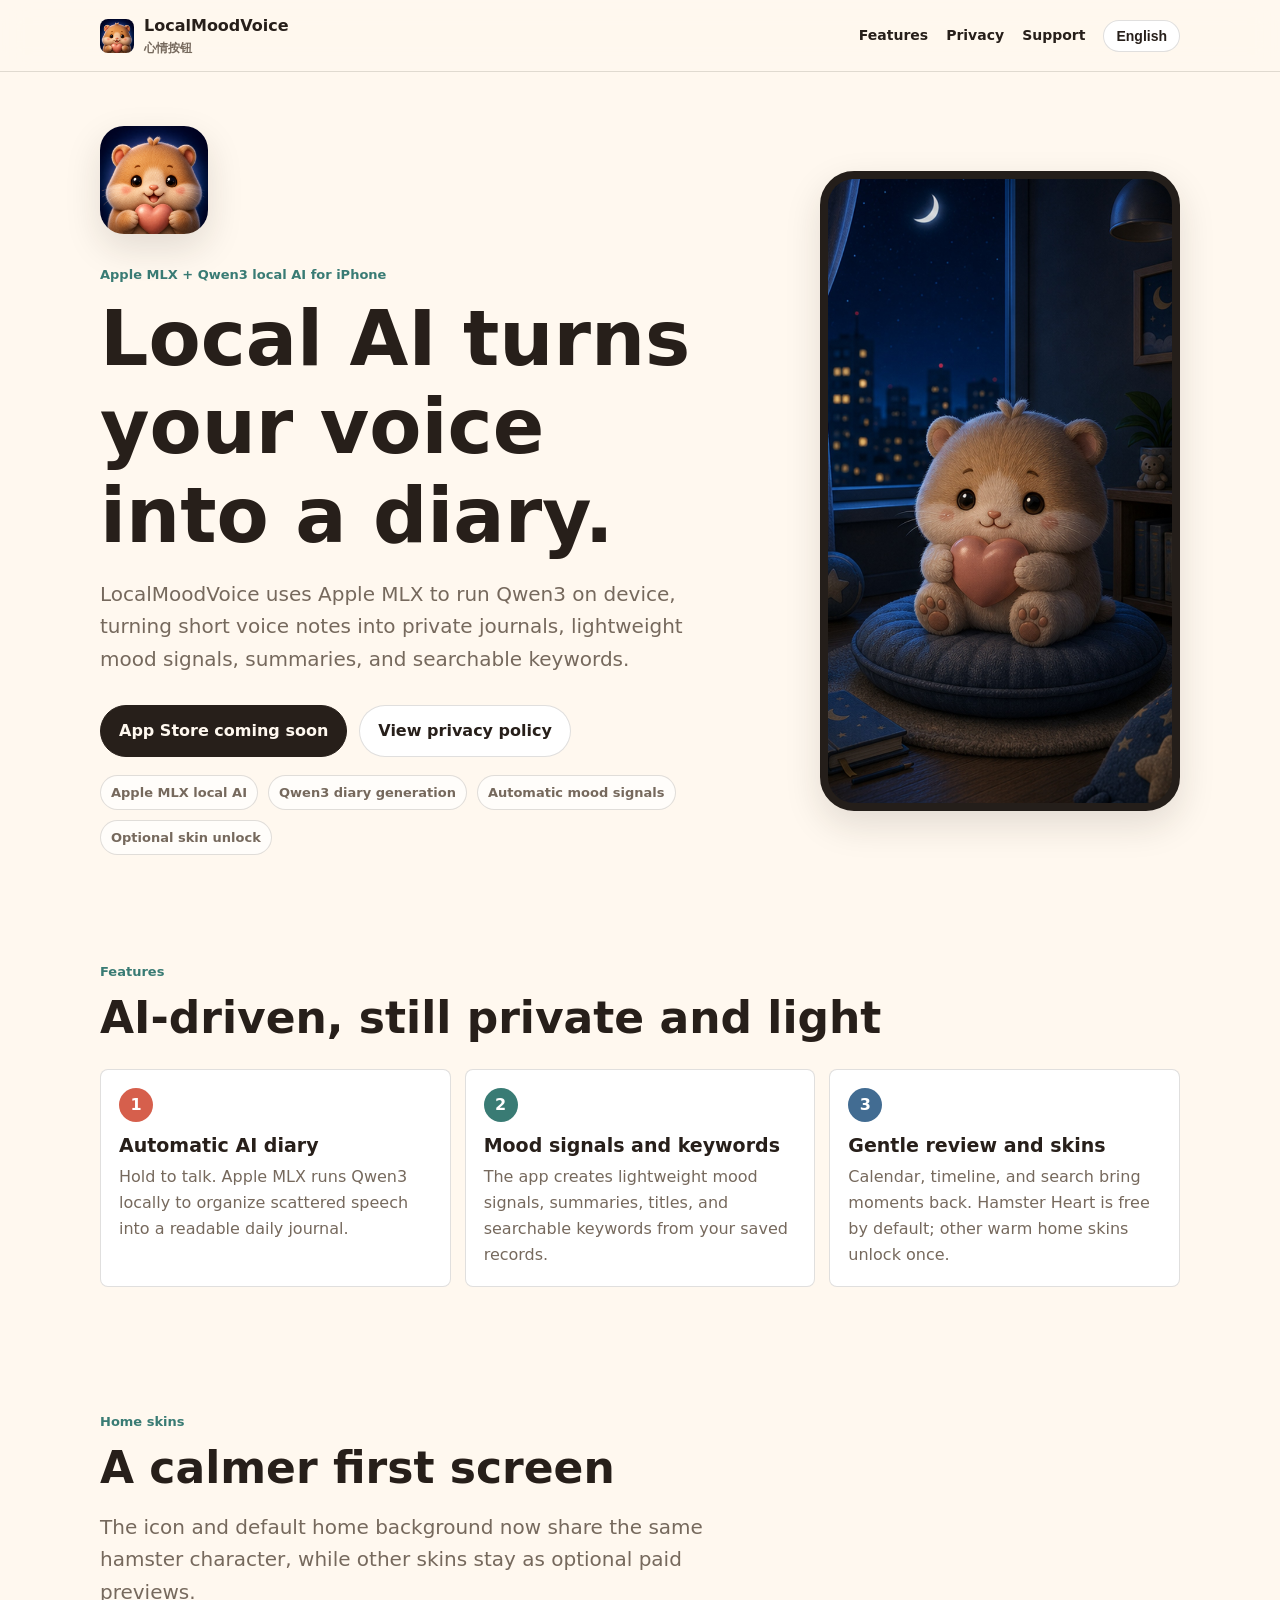
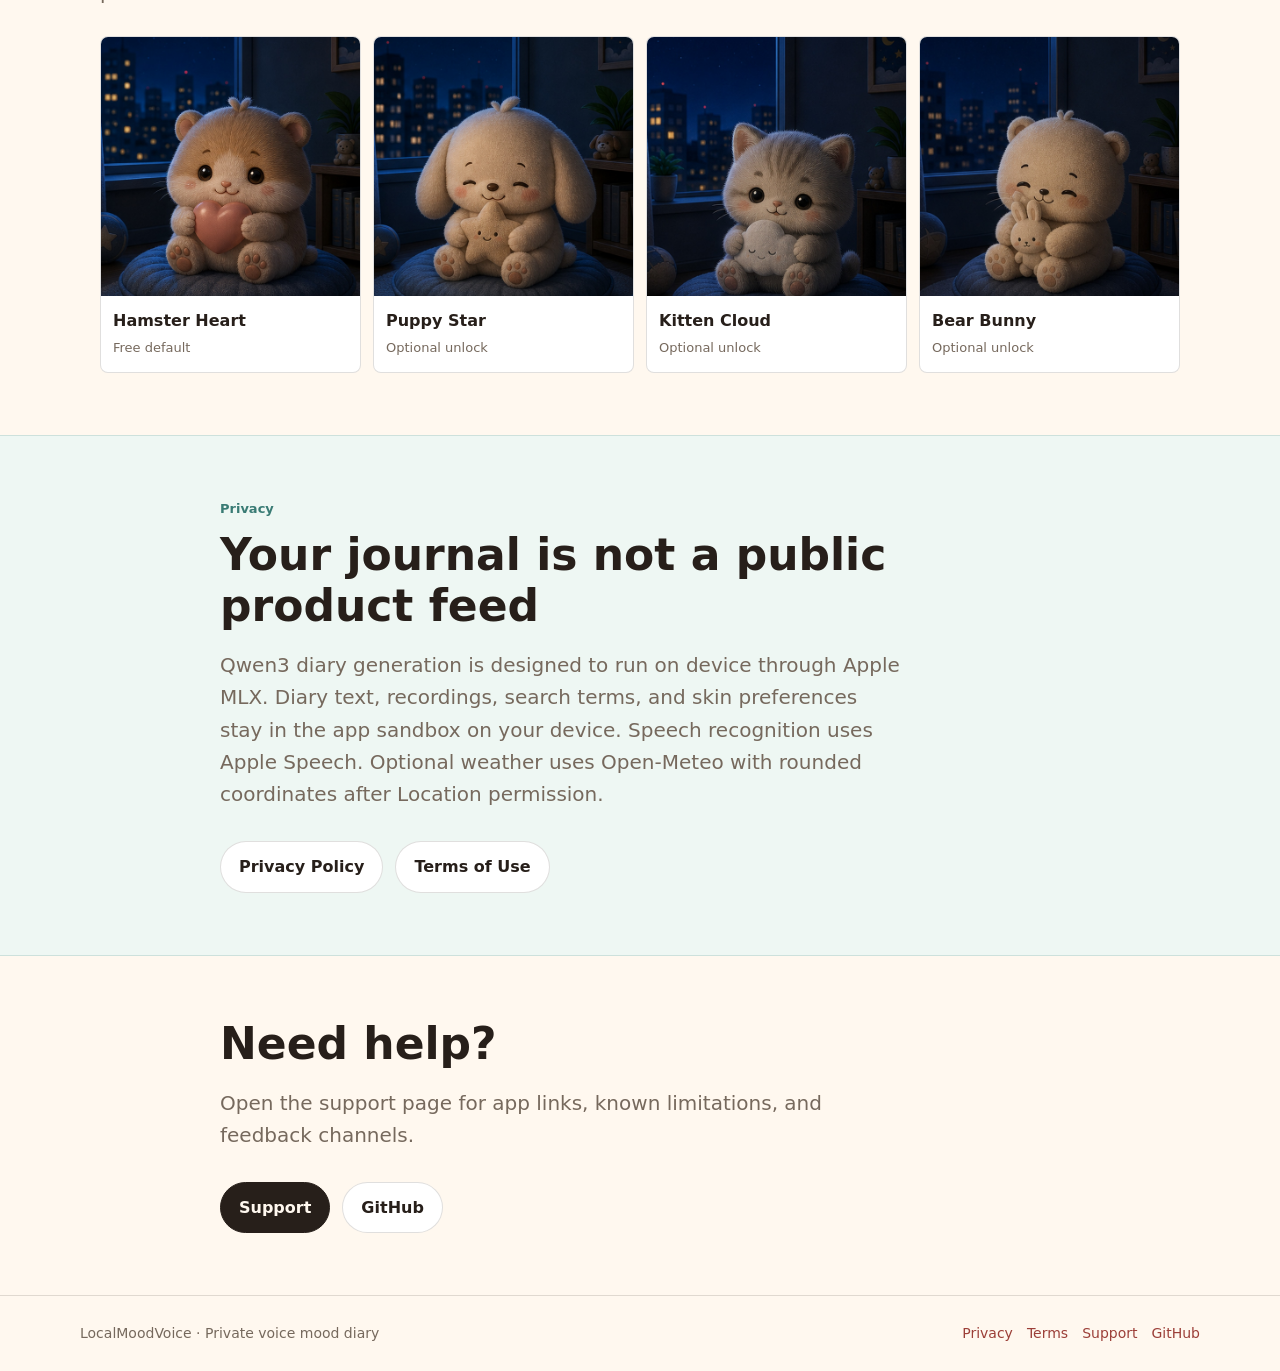
==== index.html @ 165ae788 "Publish LocalMoodVoice landing site" ====
<!DOCTYPE html>
<html lang="en">
<head>
  <meta charset="UTF-8">
  <meta name="viewport" content="width=device-width, initial-scale=1.0">
  <title>LocalMoodVoice — Apple MLX + Qwen3 local AI mood diary</title>
  <meta name="description" content="LocalMoodVoice is an AI-driven private voice mood diary for iPhone. Apple MLX runs Qwen3 locally to turn short voice notes into journals, mood signals, summaries, and keywords.">
  <meta name="keywords" content="Apple MLX,Qwen3,local AI,voice diary,mood journal,private diary,offline journal,voice notes,skin unlock,心情日记,语音日记,千问">
  <meta name="theme-color" content="#fff8ef">
  <link rel="canonical" href="https://hooosberg.github.io/LocalMoodVoice/">
  <link rel="alternate" hreflang="x-default" href="https://hooosberg.github.io/LocalMoodVoice/">
  <link rel="alternate" hreflang="en" href="https://hooosberg.github.io/LocalMoodVoice/#lang=en">
  <link rel="alternate" hreflang="zh-Hans" href="https://hooosberg.github.io/LocalMoodVoice/#lang=zh-Hans">
  <link rel="alternate" hreflang="zh-Hant" href="https://hooosberg.github.io/LocalMoodVoice/#lang=zh-Hant">
  <link rel="alternate" hreflang="ja" href="https://hooosberg.github.io/LocalMoodVoice/#lang=ja">
  <link rel="stylesheet" href="./styles.css">
  <link rel="icon" type="image/png" sizes="32x32" href="./icons/app-icon-32.png">
  <link rel="apple-touch-icon" sizes="180x180" href="./icons/app-icon-180.png">
  <meta property="og:title" content="LocalMoodVoice — Apple MLX + Qwen3 local AI mood diary">
  <meta property="og:description" content="Apple MLX runs Qwen3 locally to turn short voice notes into private journals, mood signals, summaries, and keywords.">
  <meta property="og:type" content="website">
  <meta property="og:url" content="https://hooosberg.github.io/LocalMoodVoice/">
  <meta property="og:image" content="https://hooosberg.github.io/LocalMoodVoice/icons/app-icon-1024.png">
  <meta name="twitter:card" content="summary_large_image">
  <script type="application/ld+json">
  {
    "@context": "https://schema.org",
    "@type": "MobileApplication",
    "name": "LocalMoodVoice",
    "alternateName": "心情按钮",
    "operatingSystem": "iOS 17.0+",
    "applicationCategory": "LifestyleApplication",
    "description": "An AI-driven private voice mood diary for iPhone. Apple MLX runs Qwen3 locally to turn short voice notes into journals, mood signals, summaries, and keywords.",
    "url": "https://hooosberg.github.io/LocalMoodVoice/",
    "image": "https://hooosberg.github.io/LocalMoodVoice/icons/app-icon-1024.png",
    "inLanguage": ["en", "zh-Hans", "zh-Hant", "ja"],
    "author": { "@type": "Person", "name": "hooosberg", "url": "https://github.com/hooosberg" }
  }
  </script>
</head>
<body>
  <nav class="nav">
    <div class="nav-inner">
      <a class="brand" href="./">
        <img src="./icons/app-icon-64.png" alt="LocalMoodVoice app icon">
        <span>LocalMoodVoice<span>心情按钮</span></span>
      </a>
      <div class="nav-links">
        <a href="#features" data-i18n="nav.features">Features</a>
        <a href="#privacy" data-i18n="nav.privacy">Privacy</a>
        <a href="./support.html" class="keep-mobile" data-i18n="nav.support">Support</a>
        <button class="lang-button" type="button" data-lang-switcher>English</button>
      </div>
    </div>
  </nav>

  <main>
    <section class="hero" id="top">
      <div class="hero-copy">
        <img class="hero-icon" src="./icons/app-icon-180.png" alt="LocalMoodVoice icon">
        <p class="eyebrow" data-i18n="hero.eyebrow">Apple MLX + Qwen3 local AI for iPhone</p>
        <h1 data-i18n="hero.title">Local AI turns your voice into a diary.</h1>
        <p class="lede" data-i18n="hero.lede">LocalMoodVoice uses Apple MLX to run Qwen3 on device, turning short voice notes into private journals, lightweight mood signals, summaries, and searchable keywords.</p>
        <div class="cta-row">
          <a class="btn btn-primary" href="#download" data-i18n="hero.cta.primary">App Store coming soon</a>
          <a class="btn btn-secondary" href="./privacy.html" data-i18n="hero.cta.secondary">View privacy policy</a>
        </div>
        <div class="meta" aria-label="Product facts">
          <span data-i18n="meta.local">Apple MLX local AI</span>
          <span data-i18n="meta.model">Qwen3 diary generation</span>
          <span data-i18n="meta.mood">Automatic mood signals</span>
          <span data-i18n="meta.skin">Optional skin unlock</span>
        </div>
      </div>
      <div class="hero-media">
        <div class="phone-art">
          <img src="./media/hamster-heart-home.jpg" alt="Hamster Heart home skin">
        </div>
      </div>
    </section>

    <section class="section" id="features">
      <p class="eyebrow" data-i18n="features.eyebrow">Features</p>
      <h2 data-i18n="features.title">AI-driven, still private and light</h2>
      <div class="grid">
        <article class="feature">
          <strong>1</strong>
          <h3 data-i18n="feature.record.title">Automatic AI diary</h3>
          <p data-i18n="feature.record.body">Hold to talk. Apple MLX runs Qwen3 locally to organize scattered speech into a readable daily journal.</p>
        </article>
        <article class="feature">
          <strong>2</strong>
          <h3 data-i18n="feature.review.title">Mood signals and keywords</h3>
          <p data-i18n="feature.review.body">The app creates lightweight mood signals, summaries, titles, and searchable keywords from your saved records.</p>
        </article>
        <article class="feature">
          <strong>3</strong>
          <h3 data-i18n="feature.skin.title">Gentle review and skins</h3>
          <p data-i18n="feature.skin.body">Calendar, timeline, and search bring moments back. Hamster Heart is free by default; other warm home skins unlock once.</p>
        </article>
      </div>
    </section>

    <section class="section" id="skins">
      <p class="eyebrow" data-i18n="skins.eyebrow">Home skins</p>
      <h2 data-i18n="skins.title">A calmer first screen</h2>
      <p class="lede" data-i18n="skins.body">The icon and default home background now share the same hamster character, while other skins stay as optional paid previews.</p>
      <div class="skins">
        <article class="skin">
          <img src="./media/hamster-heart-home.jpg" alt="Hamster Heart skin">
          <div><b>Hamster Heart</b><span data-i18n="skin.free">Free default</span></div>
        </article>
        <article class="skin">
          <img src="./media/puppy-star-home.jpg" alt="Puppy Star skin">
          <div><b>Puppy Star</b><span data-i18n="skin.paid">Optional unlock</span></div>
        </article>
        <article class="skin">
          <img src="./media/kitten-cloud-home.jpg" alt="Kitten Cloud skin">
          <div><b>Kitten Cloud</b><span data-i18n="skin.paid">Optional unlock</span></div>
        </article>
        <article class="skin">
          <img src="./media/bear-bunny-home.jpg" alt="Bear Bunny skin">
          <div><b>Bear Bunny</b><span data-i18n="skin.paid">Optional unlock</span></div>
        </article>
      </div>
    </section>

    <section class="privacy-band" id="privacy">
      <div class="section section-narrow">
        <p class="eyebrow" data-i18n="privacy.eyebrow">Privacy</p>
        <h2 data-i18n="privacy.title">Your journal is not a public product feed</h2>
        <p class="lede" data-i18n="privacy.body">Qwen3 diary generation is designed to run on device through Apple MLX. Diary text, recordings, search terms, and skin preferences stay in the app sandbox on your device. Speech recognition uses Apple Speech. Optional weather uses Open-Meteo with rounded coordinates after Location permission.</p>
        <div class="cta-row">
          <a class="btn btn-secondary" href="./privacy.html">Privacy Policy</a>
          <a class="btn btn-secondary" href="./terms.html">Terms of Use</a>
        </div>
      </div>
    </section>

    <section class="section section-narrow" id="download">
      <h2 data-i18n="support.title">Need help?</h2>
      <p class="lede" data-i18n="support.body">Open the support page for app links, known limitations, and feedback channels.</p>
      <div class="cta-row">
        <a class="btn btn-primary" href="./support.html">Support</a>
        <a class="btn btn-secondary" href="https://github.com/hooosberg/LocalMoodVoice">GitHub</a>
      </div>
    </section>
  </main>

  <footer class="footer">
    <div class="footer-inner">
      <div>LocalMoodVoice · <span data-i18n="footer.tagline">Private voice mood diary</span></div>
      <div class="footer-links">
        <a href="./privacy.html">Privacy</a>
        <a href="./terms.html">Terms</a>
        <a href="./support.html">Support</a>
        <a href="https://github.com/hooosberg/LocalMoodVoice">GitHub</a>
      </div>
    </div>
  </footer>
  <script src="./i18n.js"></script>
</body>
</html>
---- styles.css ----
*,
*::before,
*::after {
  box-sizing: border-box;
}

:root {
  --paper: #fff8ef;
  --surface: #ffffff;
  --surface-soft: #f8efe4;
  --ink: #271f1a;
  --muted: #76695d;
  --line: rgba(39, 31, 26, 0.14);
  --accent: #d65f4c;
  --accent-deep: #9c3f38;
  --teal: #397b74;
  --blue: #426c92;
  --shadow: 0 14px 36px rgba(39, 31, 26, 0.13);
  --radius: 8px;
  --max: 1120px;
  --sans: Inter, ui-sans-serif, system-ui, -apple-system, BlinkMacSystemFont, "Segoe UI", sans-serif;
}

html {
  scroll-behavior: smooth;
}

body {
  margin: 0;
  min-height: 100vh;
  background: var(--paper);
  color: var(--ink);
  font-family: var(--sans);
  line-height: 1.62;
  -webkit-font-smoothing: antialiased;
  text-rendering: optimizeLegibility;
}

a {
  color: var(--accent-deep);
  text-decoration: none;
}

a:hover {
  text-decoration: underline;
  text-underline-offset: 3px;
}

.nav {
  position: sticky;
  top: 0;
  z-index: 20;
  border-bottom: 1px solid var(--line);
  background: rgba(255, 248, 239, 0.86);
  backdrop-filter: blur(14px) saturate(140%);
}

.nav-inner {
  max-width: var(--max);
  margin: 0 auto;
  padding: 13px 20px;
  display: flex;
  align-items: center;
  gap: 18px;
}

.brand {
  display: inline-flex;
  align-items: center;
  gap: 10px;
  color: var(--ink);
  font-weight: 750;
}

.brand img {
  width: 34px;
  height: 34px;
  border-radius: 8px;
}

.brand span span {
  display: block;
  font-size: 12px;
  color: var(--muted);
  font-weight: 600;
}

.nav-links {
  margin-left: auto;
  display: flex;
  align-items: center;
  gap: 18px;
}

.nav-links a,
.lang-button {
  color: var(--ink);
  font-size: 14px;
  font-weight: 650;
}

.lang-button {
  border: 1px solid var(--line);
  background: var(--surface);
  border-radius: 999px;
  padding: 7px 12px;
  cursor: pointer;
}

.hero {
  max-width: var(--max);
  margin: 0 auto;
  padding: 54px 20px 44px;
  display: grid;
  grid-template-columns: minmax(0, 1fr) minmax(260px, 410px);
  gap: 42px;
  align-items: center;
}

.hero-copy {
  max-width: 640px;
}

.hero-icon {
  width: 108px;
  height: 108px;
  border-radius: 24px;
  box-shadow: var(--shadow);
  margin-bottom: 22px;
}

.eyebrow {
  margin: 0 0 10px;
  color: var(--teal);
  font-size: 13px;
  font-weight: 760;
}

h1,
h2,
h3 {
  margin: 0;
  line-height: 1.16;
  letter-spacing: 0;
}

h1 {
  font-size: clamp(40px, 7vw, 76px);
}

h2 {
  font-size: clamp(28px, 4.2vw, 44px);
}

h3 {
  font-size: 19px;
}

.lede {
  max-width: 680px;
  margin: 18px 0 0;
  color: var(--muted);
  font-size: clamp(17px, 2vw, 20px);
}

.cta-row {
  margin-top: 30px;
  display: flex;
  flex-wrap: wrap;
  gap: 12px;
}

.btn {
  display: inline-flex;
  align-items: center;
  justify-content: center;
  min-height: 46px;
  padding: 12px 18px;
  border-radius: 999px;
  border: 1px solid var(--line);
  font-weight: 760;
}

.btn-primary {
  background: var(--ink);
  color: var(--paper);
  border-color: var(--ink);
}

.btn-primary:hover {
  color: var(--paper);
}

.btn-secondary {
  background: var(--surface);
  color: var(--ink);
}

.hero-media {
  position: relative;
}

.phone-art {
  width: min(100%, 360px);
  margin-left: auto;
  aspect-ratio: 9 / 16;
  border-radius: 34px;
  overflow: hidden;
  box-shadow: var(--shadow);
  border: 8px solid #241e1a;
  background: #241e1a;
}

.phone-art img {
  width: 100%;
  height: 100%;
  object-fit: cover;
  display: block;
}

.meta {
  margin-top: 18px;
  display: flex;
  flex-wrap: wrap;
  gap: 10px;
}

.meta span {
  border: 1px solid var(--line);
  border-radius: 999px;
  padding: 6px 10px;
  background: rgba(255, 255, 255, 0.66);
  color: var(--muted);
  font-size: 13px;
  font-weight: 650;
}

.section {
  max-width: var(--max);
  margin: 0 auto;
  padding: 62px 20px;
}

.section-narrow {
  max-width: 880px;
}

.grid {
  margin-top: 26px;
  display: grid;
  grid-template-columns: repeat(3, minmax(0, 1fr));
  gap: 14px;
}

.card,
.feature {
  background: var(--surface);
  border: 1px solid var(--line);
  border-radius: var(--radius);
  padding: 18px;
}

.feature strong {
  display: inline-flex;
  align-items: center;
  justify-content: center;
  width: 34px;
  height: 34px;
  margin-bottom: 12px;
  border-radius: 50%;
  color: #fff;
  background: var(--accent);
}

.feature:nth-child(2) strong {
  background: var(--teal);
}

.feature:nth-child(3) strong {
  background: var(--blue);
}

.feature p,
.card p {
  margin: 8px 0 0;
  color: var(--muted);
}

.skins {
  margin-top: 28px;
  display: grid;
  grid-template-columns: repeat(4, minmax(0, 1fr));
  gap: 12px;
}

.skin {
  background: var(--surface);
  border: 1px solid var(--line);
  border-radius: var(--radius);
  overflow: hidden;
}

.skin img {
  display: block;
  width: 100%;
  aspect-ratio: 1;
  object-fit: cover;
}

.skin div {
  padding: 12px;
}

.skin b {
  display: block;
}

.skin span {
  color: var(--muted);
  font-size: 13px;
}

.privacy-band {
  background: #eef7f3;
  border-top: 1px solid rgba(57, 123, 116, 0.18);
  border-bottom: 1px solid rgba(57, 123, 116, 0.18);
}

.legal-page {
  max-width: 880px;
  margin: 0 auto;
  padding: 42px 20px 72px;
}

.legal-page h1 {
  font-size: clamp(34px, 5vw, 54px);
}

.legal-page h2 {
  font-size: 24px;
  margin-top: 34px;
}

.legal-page p,
.legal-page li {
  color: var(--muted);
}

.legal-page table {
  width: 100%;
  border-collapse: collapse;
  margin-top: 14px;
  overflow: hidden;
  border-radius: var(--radius);
}

.legal-page th,
.legal-page td {
  border: 1px solid var(--line);
  padding: 10px;
  text-align: left;
  vertical-align: top;
}

.updated {
  color: var(--muted);
  margin-top: 8px;
}

.footer {
  border-top: 1px solid var(--line);
  padding: 26px 20px;
}

.footer-inner {
  max-width: var(--max);
  margin: 0 auto;
  display: flex;
  justify-content: space-between;
  gap: 18px;
  color: var(--muted);
  font-size: 14px;
}

.footer-links {
  display: flex;
  flex-wrap: wrap;
  gap: 14px;
}

.hidden {
  display: none;
}

@media (max-width: 820px) {
  .hero {
    grid-template-columns: 1fr;
    padding-top: 38px;
  }

  .phone-art {
    margin: 0 auto;
    max-height: 560px;
  }

  .grid,
  .skins {
    grid-template-columns: 1fr;
  }

  .nav-links a:not(.keep-mobile) {
    display: none;
  }

  .footer-inner {
    flex-direction: column;
  }
}
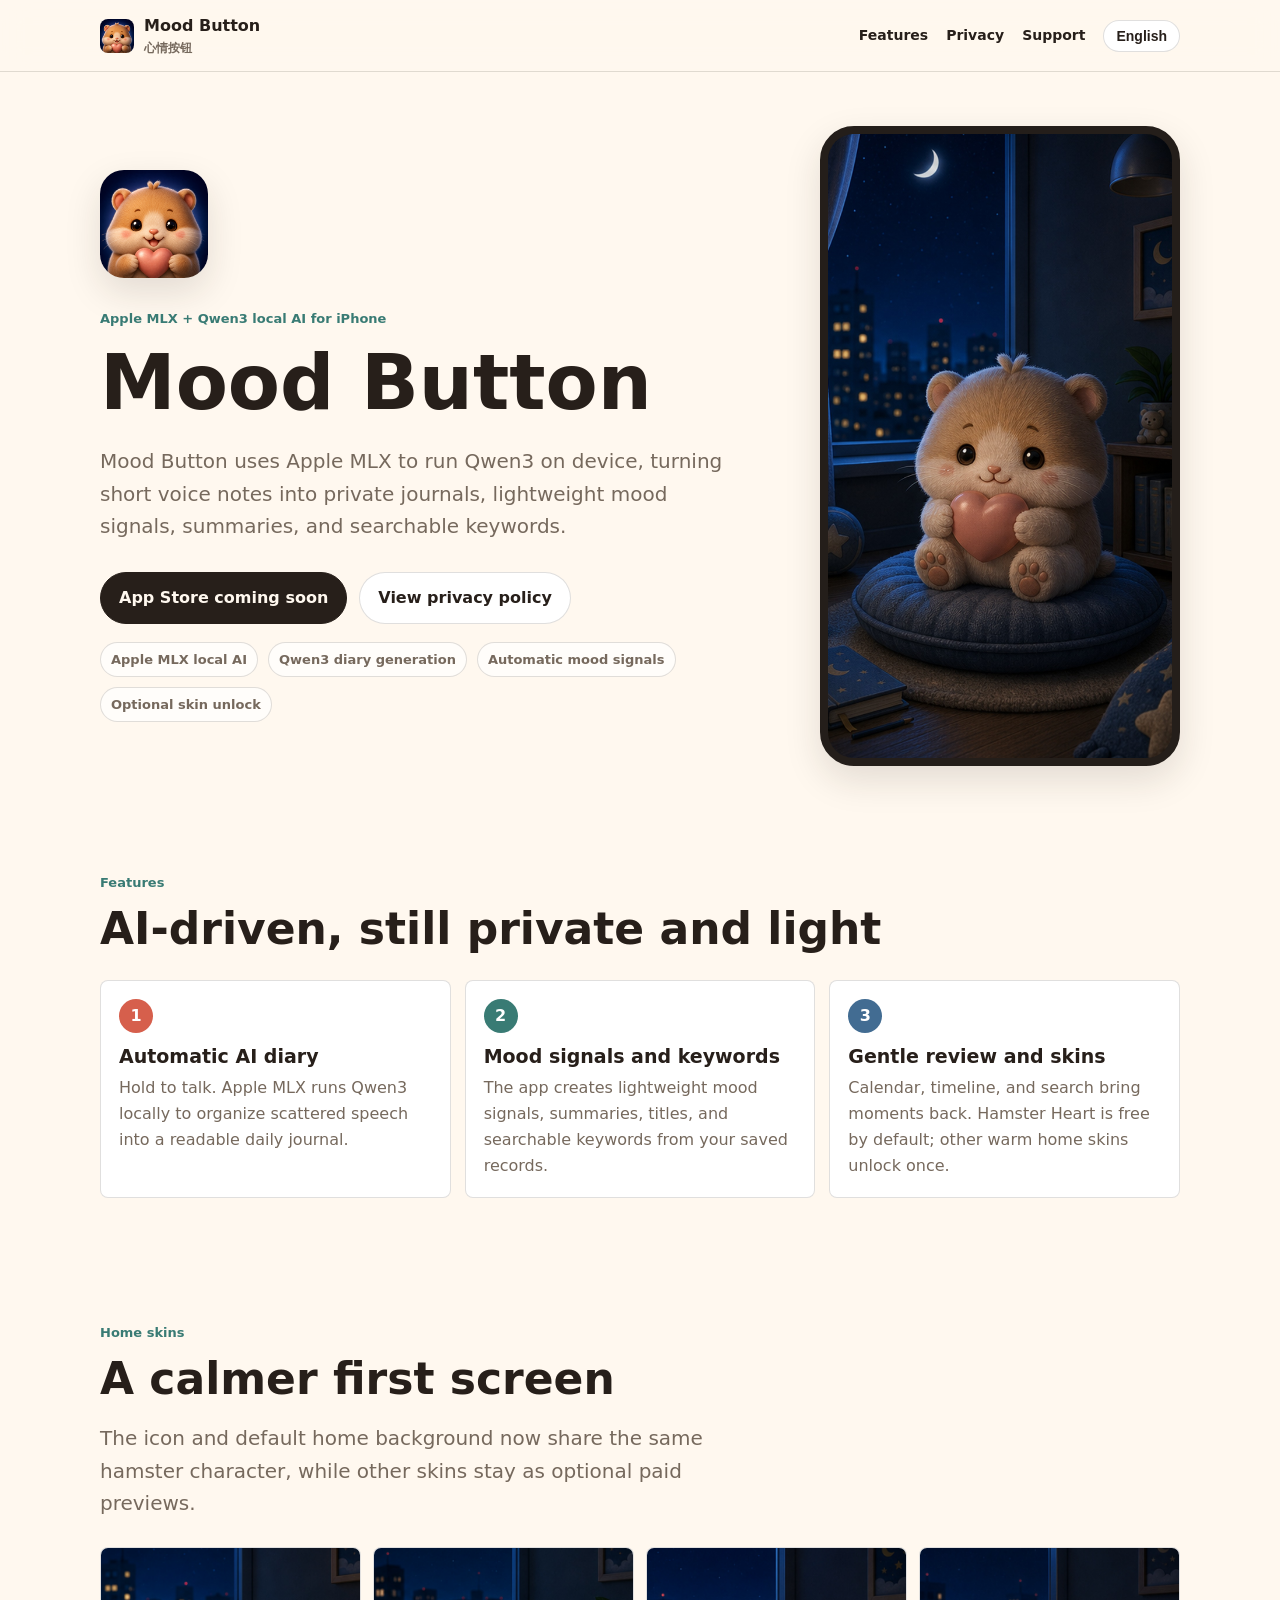
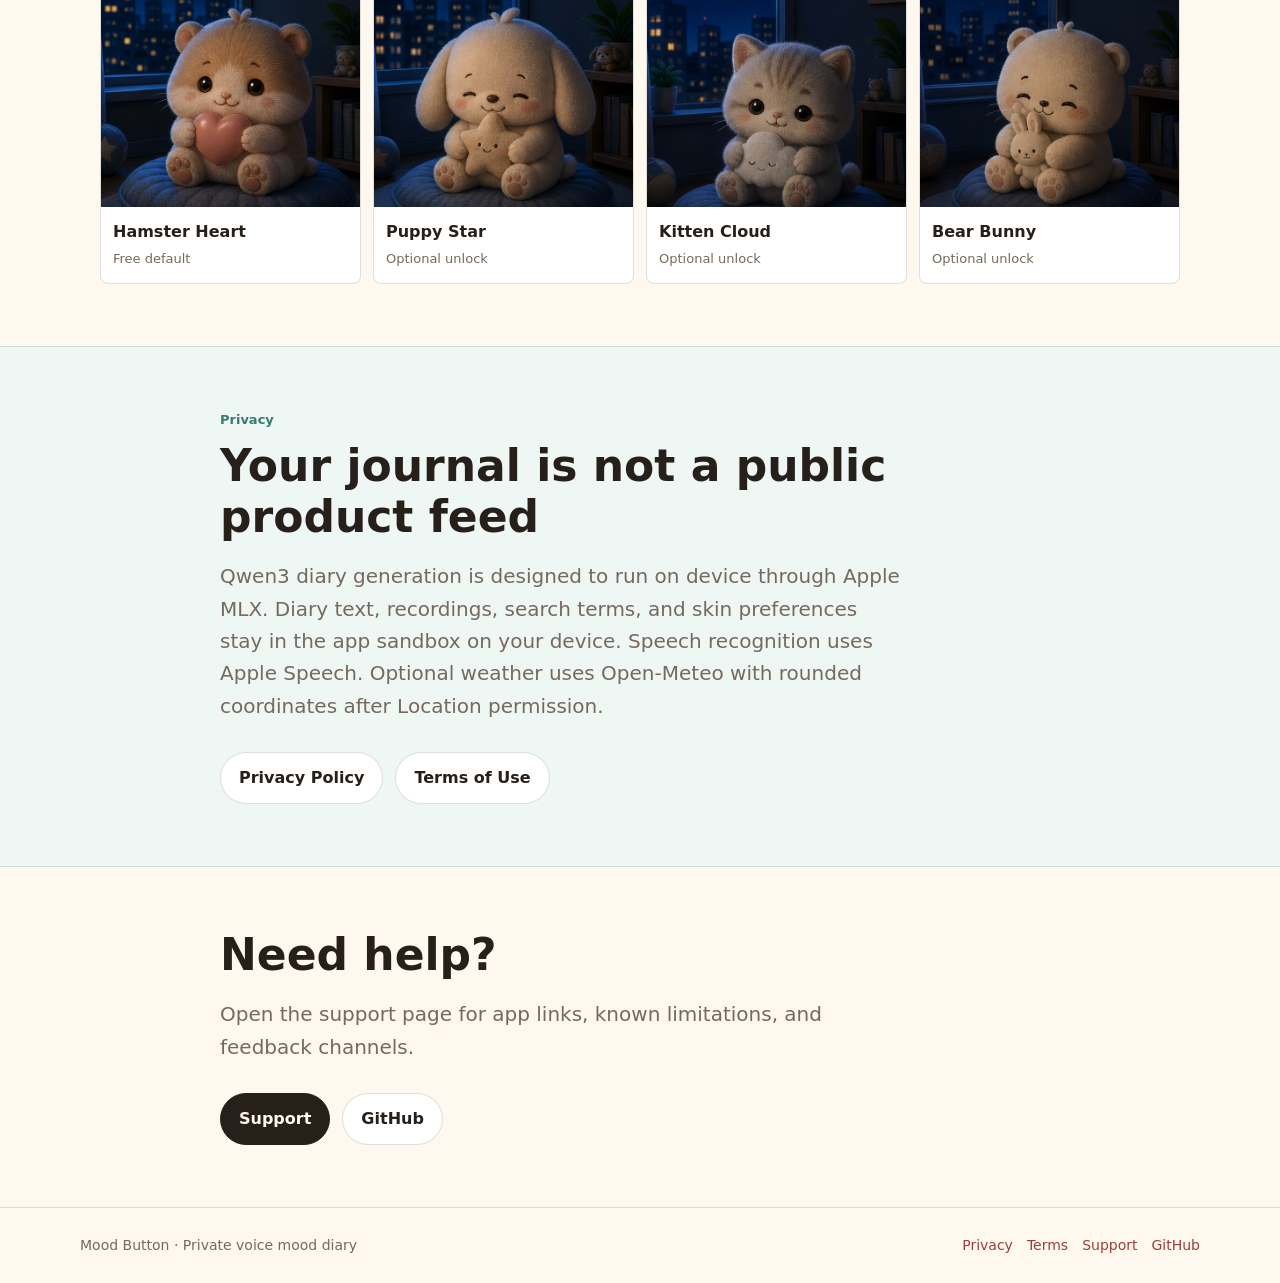
==== commit 0725497f: "Align site with Mood Button rename" ====
--- a/index.html
+++ b/index.html
@@ -3,36 +3,36 @@
 <head>
   <meta charset="UTF-8">
   <meta name="viewport" content="width=device-width, initial-scale=1.0">
-  <title>LocalMoodVoice — Apple MLX + Qwen3 local AI mood diary</title>
-  <meta name="description" content="LocalMoodVoice is an AI-driven private voice mood diary for iPhone. Apple MLX runs Qwen3 locally to turn short voice notes into journals, mood signals, summaries, and keywords.">
+  <title>Mood Button — Apple MLX + Qwen3 local AI mood diary</title>
+  <meta name="description" content="Mood Button is an AI-driven private voice mood diary for iPhone. Apple MLX runs Qwen3 locally to turn short voice notes into journals, mood signals, summaries, and keywords.">
   <meta name="keywords" content="Apple MLX,Qwen3,local AI,voice diary,mood journal,private diary,offline journal,voice notes,skin unlock,心情日记,语音日记,千问">
   <meta name="theme-color" content="#fff8ef">
-  <link rel="canonical" href="https://hooosberg.github.io/LocalMoodVoice/">
-  <link rel="alternate" hreflang="x-default" href="https://hooosberg.github.io/LocalMoodVoice/">
-  <link rel="alternate" hreflang="en" href="https://hooosberg.github.io/LocalMoodVoice/#lang=en">
-  <link rel="alternate" hreflang="zh-Hans" href="https://hooosberg.github.io/LocalMoodVoice/#lang=zh-Hans">
-  <link rel="alternate" hreflang="zh-Hant" href="https://hooosberg.github.io/LocalMoodVoice/#lang=zh-Hant">
-  <link rel="alternate" hreflang="ja" href="https://hooosberg.github.io/LocalMoodVoice/#lang=ja">
+  <link rel="canonical" href="https://hooosberg.github.io/mood-button/">
+  <link rel="alternate" hreflang="x-default" href="https://hooosberg.github.io/mood-button/">
+  <link rel="alternate" hreflang="en" href="https://hooosberg.github.io/mood-button/#lang=en">
+  <link rel="alternate" hreflang="zh-Hans" href="https://hooosberg.github.io/mood-button/#lang=zh-Hans">
+  <link rel="alternate" hreflang="zh-Hant" href="https://hooosberg.github.io/mood-button/#lang=zh-Hant">
+  <link rel="alternate" hreflang="ja" href="https://hooosberg.github.io/mood-button/#lang=ja">
   <link rel="stylesheet" href="./styles.css">
   <link rel="icon" type="image/png" sizes="32x32" href="./icons/app-icon-32.png">
   <link rel="apple-touch-icon" sizes="180x180" href="./icons/app-icon-180.png">
-  <meta property="og:title" content="LocalMoodVoice — Apple MLX + Qwen3 local AI mood diary">
+  <meta property="og:title" content="Mood Button — Apple MLX + Qwen3 local AI mood diary">
   <meta property="og:description" content="Apple MLX runs Qwen3 locally to turn short voice notes into private journals, mood signals, summaries, and keywords.">
   <meta property="og:type" content="website">
-  <meta property="og:url" content="https://hooosberg.github.io/LocalMoodVoice/">
-  <meta property="og:image" content="https://hooosberg.github.io/LocalMoodVoice/icons/app-icon-1024.png">
+  <meta property="og:url" content="https://hooosberg.github.io/mood-button/">
+  <meta property="og:image" content="https://hooosberg.github.io/mood-button/icons/app-icon-1024.png">
   <meta name="twitter:card" content="summary_large_image">
   <script type="application/ld+json">
   {
     "@context": "https://schema.org",
     "@type": "MobileApplication",
-    "name": "LocalMoodVoice",
-    "alternateName": "心情按钮",
+    "name": "Mood Button",
+    "alternateName": ["心情按钮", "心情按鈕"],
     "operatingSystem": "iOS 17.0+",
     "applicationCategory": "LifestyleApplication",
     "description": "An AI-driven private voice mood diary for iPhone. Apple MLX runs Qwen3 locally to turn short voice notes into journals, mood signals, summaries, and keywords.",
-    "url": "https://hooosberg.github.io/LocalMoodVoice/",
-    "image": "https://hooosberg.github.io/LocalMoodVoice/icons/app-icon-1024.png",
+    "url": "https://hooosberg.github.io/mood-button/",
+    "image": "https://hooosberg.github.io/mood-button/icons/app-icon-1024.png",
     "inLanguage": ["en", "zh-Hans", "zh-Hant", "ja"],
     "author": { "@type": "Person", "name": "hooosberg", "url": "https://github.com/hooosberg" }
   }
@@ -42,8 +42,8 @@
   <nav class="nav">
     <div class="nav-inner">
       <a class="brand" href="./">
-        <img src="./icons/app-icon-64.png" alt="LocalMoodVoice app icon">
-        <span>LocalMoodVoice<span>心情按钮</span></span>
+        <img src="./icons/app-icon-64.png" alt="Mood Button app icon">
+        <span>Mood Button<span>心情按钮</span></span>
       </a>
       <div class="nav-links">
         <a href="#features" data-i18n="nav.features">Features</a>
@@ -57,10 +57,10 @@
   <main>
     <section class="hero" id="top">
       <div class="hero-copy">
-        <img class="hero-icon" src="./icons/app-icon-180.png" alt="LocalMoodVoice icon">
+        <img class="hero-icon" src="./icons/app-icon-180.png" alt="Mood Button icon">
         <p class="eyebrow" data-i18n="hero.eyebrow">Apple MLX + Qwen3 local AI for iPhone</p>
-        <h1 data-i18n="hero.title">Local AI turns your voice into a diary.</h1>
-        <p class="lede" data-i18n="hero.lede">LocalMoodVoice uses Apple MLX to run Qwen3 on device, turning short voice notes into private journals, lightweight mood signals, summaries, and searchable keywords.</p>
+        <h1 data-i18n="hero.title">Mood Button</h1>
+        <p class="lede" data-i18n="hero.lede">Mood Button uses Apple MLX to run Qwen3 on device, turning short voice notes into private journals, lightweight mood signals, summaries, and searchable keywords.</p>
         <div class="cta-row">
           <a class="btn btn-primary" href="#download" data-i18n="hero.cta.primary">App Store coming soon</a>
           <a class="btn btn-secondary" href="./privacy.html" data-i18n="hero.cta.secondary">View privacy policy</a>
@@ -142,19 +142,19 @@
       <p class="lede" data-i18n="support.body">Open the support page for app links, known limitations, and feedback channels.</p>
       <div class="cta-row">
         <a class="btn btn-primary" href="./support.html">Support</a>
-        <a class="btn btn-secondary" href="https://github.com/hooosberg/LocalMoodVoice">GitHub</a>
+        <a class="btn btn-secondary" href="https://github.com/hooosberg/mood-button">GitHub</a>
       </div>
     </section>
   </main>
 
   <footer class="footer">
     <div class="footer-inner">
-      <div>LocalMoodVoice · <span data-i18n="footer.tagline">Private voice mood diary</span></div>
+      <div>Mood Button · <span data-i18n="footer.tagline">Private voice mood diary</span></div>
       <div class="footer-links">
         <a href="./privacy.html">Privacy</a>
         <a href="./terms.html">Terms</a>
         <a href="./support.html">Support</a>
-        <a href="https://github.com/hooosberg/LocalMoodVoice">GitHub</a>
+        <a href="https://github.com/hooosberg/mood-button">GitHub</a>
       </div>
     </div>
   </footer>
